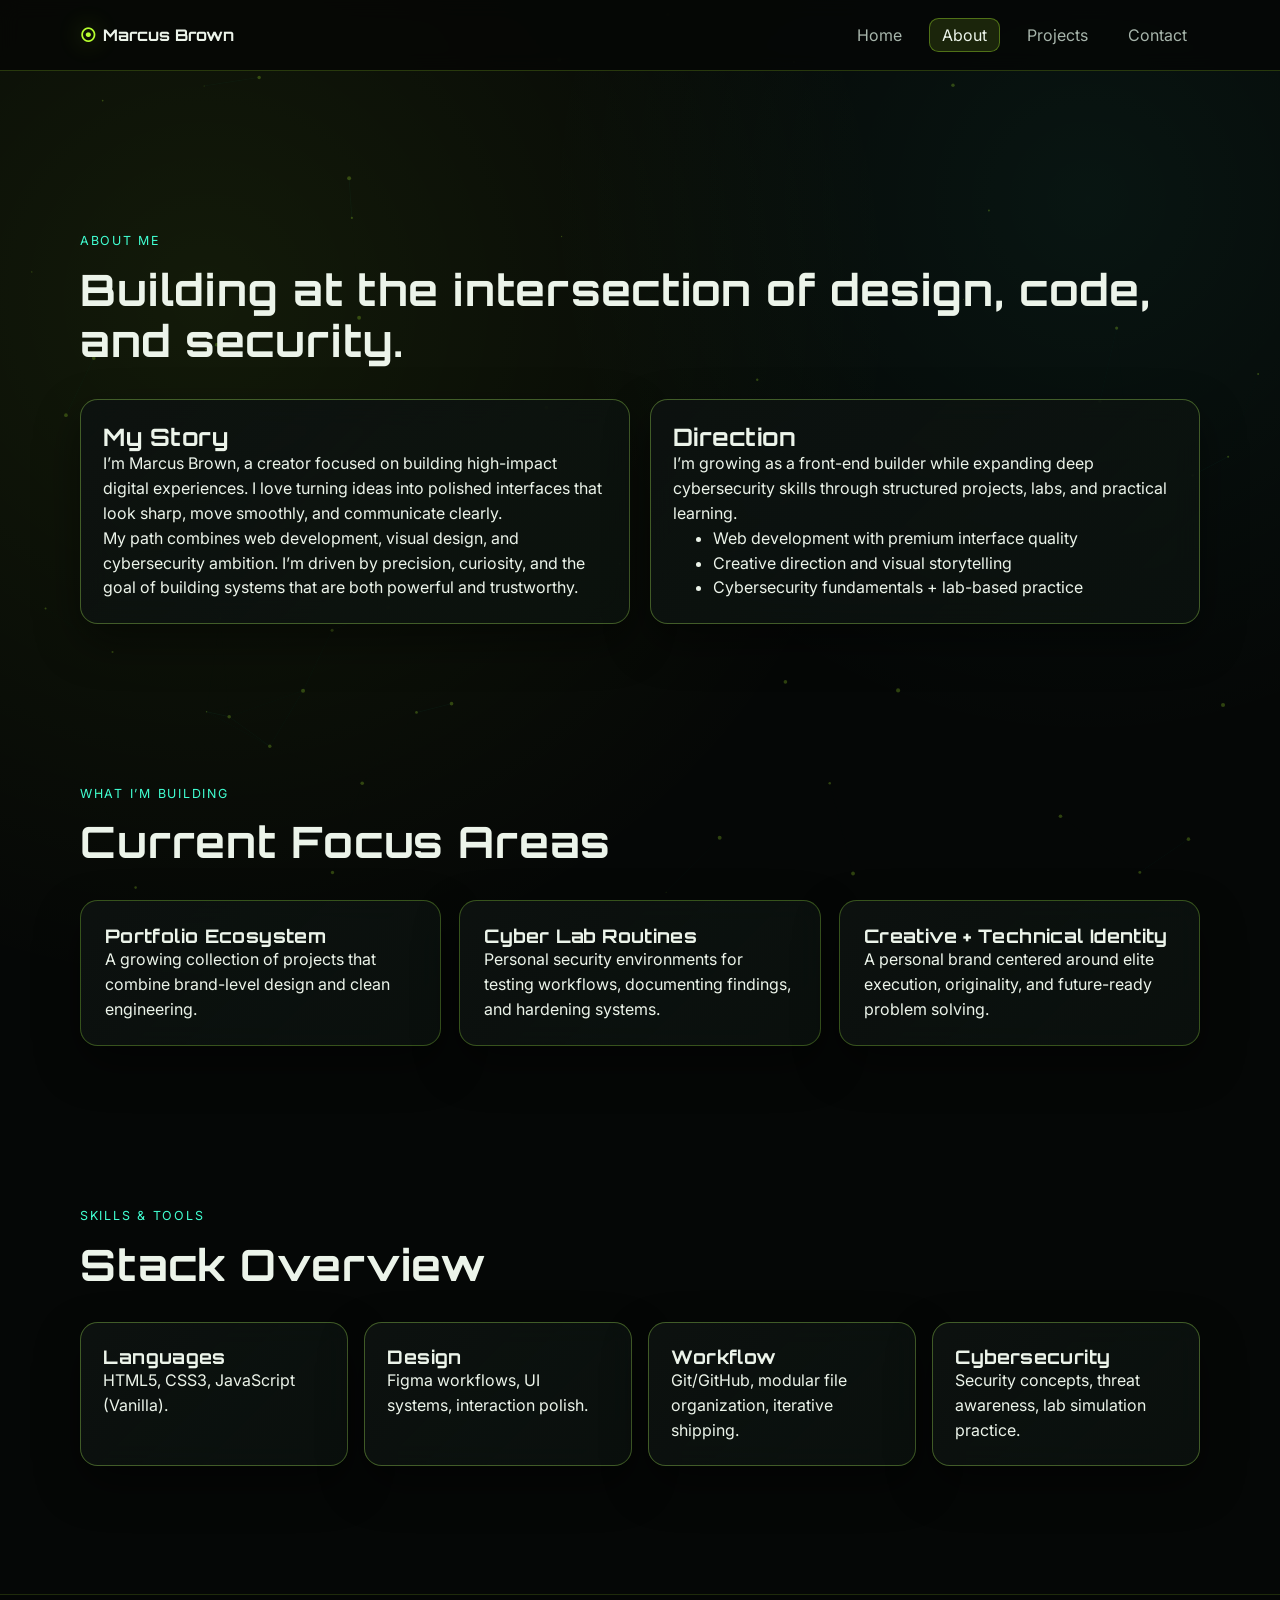
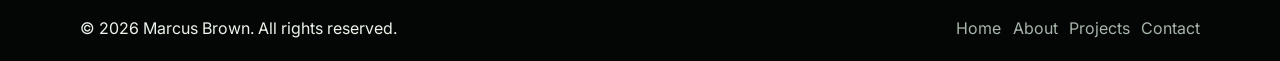
==== about.html @ 3b39a307 "Rebuild portfolio into futuristic multi-page static site" ====
<!DOCTYPE html>
<html lang="en">
  <head>
    <meta charset="UTF-8" />
    <meta name="viewport" content="width=device-width, initial-scale=1.0" />
    <meta name="description" content="About Marcus Brown - web builder, creative, and future cybersecurity professional." />
    <title>About | Marcus Brown</title>
    <link rel="preconnect" href="https://fonts.googleapis.com" />
    <link rel="preconnect" href="https://fonts.gstatic.com" crossorigin />
    <link href="https://fonts.googleapis.com/css2?family=Inter:wght@400;500;600;700;800&family=Orbitron:wght@500;700;800&display=swap" rel="stylesheet" />
    <link rel="icon" href="assets/favicon.svg" type="image/svg+xml" />
    <link rel="stylesheet" href="style.css" />
  </head>
  <body data-page="about">
    <canvas id="particle-field" aria-hidden="true"></canvas>
    <div class="page-glow" aria-hidden="true"></div>

    <header class="site-header" id="top">
      <nav class="navbar container" aria-label="Primary">
        <a class="brand" href="index.html"><span class="brand-mark" aria-hidden="true">⦿</span> Marcus Brown</a>
        <button class="nav-toggle" aria-expanded="false" aria-controls="nav-menu"><span class="sr-only">Toggle navigation</span><span></span><span></span><span></span></button>
        <ul class="nav-menu" id="nav-menu">
          <li><a href="index.html" data-nav="home">Home</a></li>
          <li><a href="about.html" data-nav="about">About</a></li>
          <li><a href="projects.html" data-nav="projects">Projects</a></li>
          <li><a href="contact.html" data-nav="contact">Contact</a></li>
        </ul>
      </nav>
    </header>

    <main class="container page-main">
      <section class="section reveal">
        <div class="section-heading">
          <p class="kicker">About Me</p>
          <h1>Building at the intersection of design, code, and security.</h1>
        </div>
        <div class="two-column">
          <article class="panel">
            <h2>My Story</h2>
            <p>
              I’m Marcus Brown, a creator focused on building high-impact digital experiences. I love turning ideas
              into polished interfaces that look sharp, move smoothly, and communicate clearly.
            </p>
            <p>
              My path combines web development, visual design, and cybersecurity ambition. I’m driven by precision,
              curiosity, and the goal of building systems that are both powerful and trustworthy.
            </p>
          </article>
          <article class="panel">
            <h2>Direction</h2>
            <p>
              I’m growing as a front-end builder while expanding deep cybersecurity skills through structured projects,
              labs, and practical learning.
            </p>
            <ul class="bullet-list">
              <li>Web development with premium interface quality</li>
              <li>Creative direction and visual storytelling</li>
              <li>Cybersecurity fundamentals + lab-based practice</li>
            </ul>
          </article>
        </div>
      </section>

      <section class="section reveal">
        <div class="section-heading">
          <p class="kicker">What I’m Building</p>
          <h2>Current Focus Areas</h2>
        </div>
        <div class="card-grid">
          <article class="card interactive-card">
            <h3>Portfolio Ecosystem</h3>
            <p>A growing collection of projects that combine brand-level design and clean engineering.</p>
          </article>
          <article class="card interactive-card">
            <h3>Cyber Lab Routines</h3>
            <p>Personal security environments for testing workflows, documenting findings, and hardening systems.</p>
          </article>
          <article class="card interactive-card">
            <h3>Creative + Technical Identity</h3>
            <p>A personal brand centered around elite execution, originality, and future-ready problem solving.</p>
          </article>
        </div>
      </section>

      <section class="section reveal">
        <div class="section-heading">
          <p class="kicker">Skills & Tools</p>
          <h2>Stack Overview</h2>
        </div>
        <div class="skill-grid">
          <div class="panel"><h3>Languages</h3><p>HTML5, CSS3, JavaScript (Vanilla).</p></div>
          <div class="panel"><h3>Design</h3><p>Figma workflows, UI systems, interaction polish.</p></div>
          <div class="panel"><h3>Workflow</h3><p>Git/GitHub, modular file organization, iterative shipping.</p></div>
          <div class="panel"><h3>Cybersecurity</h3><p>Security concepts, threat awareness, lab simulation practice.</p></div>
        </div>
      </section>
    </main>

    <footer class="site-footer">
      <div class="container footer-inner">
        <p>© <span id="year"></span> Marcus Brown. All rights reserved.</p>
        <ul>
          <li><a href="index.html">Home</a></li>
          <li><a href="about.html">About</a></li>
          <li><a href="projects.html">Projects</a></li>
          <li><a href="contact.html">Contact</a></li>
        </ul>
      </div>
    </footer>

    <script src="script.js"></script>
  </body>
</html>
---- style.css ----
/* =====================
   Root + Reset
===================== */
:root {
  --bg: #050706;
  --bg-soft: #0a0f0c;
  --panel: rgba(12, 20, 16, 0.72);
  --panel-border: rgba(168, 255, 70, 0.28);
  --text: #ecf4ea;
  --text-dim: #a7b5ab;
  --accent: #b6ff2f;
  --accent-2: #41ffd2;
  --shadow: 0 18px 45px rgba(0, 0, 0, 0.45);
  --glow: 0 0 24px rgba(182, 255, 47, 0.45);
  --radius: 1.1rem;
  --container: 1120px;
}

*,
*::before,
*::after {
  box-sizing: border-box;
}

* {
  margin: 0;
}

html,
body {
  min-height: 100%;
}

body {
  font-family: Inter, system-ui, sans-serif;
  color: var(--text);
  background: radial-gradient(circle at 16% 18%, rgba(182, 255, 47, 0.08), transparent 40%),
    radial-gradient(circle at 85% 12%, rgba(65, 255, 210, 0.06), transparent 30%), var(--bg);
  line-height: 1.55;
  overflow-x: hidden;
}

h1,
h2,
h3 {
  font-family: Orbitron, Inter, sans-serif;
  letter-spacing: 0.02em;
  line-height: 1.2;
}

a {
  color: inherit;
  text-decoration: none;
}

img,
canvas {
  max-width: 100%;
  display: block;
}

/* =====================
   Utilities + Layout
===================== */
.container {
  width: min(var(--container), calc(100% - 2rem));
  margin-inline: auto;
}

.section {
  padding: 5rem 0;
}

.page-main {
  padding-top: 5rem;
}

.kicker {
  text-transform: uppercase;
  letter-spacing: 0.14em;
  font-size: 0.78rem;
  color: var(--accent-2);
  margin-bottom: 0.8rem;
}

.muted {
  color: var(--text-dim);
}

.section-heading {
  margin-bottom: 2rem;
}

.section-heading h1,
.section-heading h2 {
  font-size: clamp(1.8rem, 4vw, 2.7rem);
}

.panel,
.card {
  border: 1px solid var(--panel-border);
  border-radius: var(--radius);
  background: linear-gradient(135deg, rgba(13, 18, 16, 0.95), var(--panel));
  backdrop-filter: blur(14px);
  box-shadow: var(--shadow);
}

.panel {
  padding: 1.4rem;
}

.card {
  padding: 1.5rem;
  position: relative;
  overflow: hidden;
}

.card::after,
.panel::after {
  content: "";
  position: absolute;
  inset: -1px;
  border-radius: inherit;
  pointer-events: none;
  border: 1px solid rgba(255, 255, 255, 0.05);
}

.card-grid {
  display: grid;
  gap: 1.15rem;
  grid-template-columns: repeat(auto-fit, minmax(230px, 1fr));
}

.two-column {
  display: grid;
  gap: 1.2rem;
  grid-template-columns: repeat(2, minmax(0, 1fr));
}

.skill-grid {
  display: grid;
  gap: 1rem;
  grid-template-columns: repeat(auto-fit, minmax(220px, 1fr));
}

.chip {
  display: inline-block;
  font-size: 0.72rem;
  text-transform: uppercase;
  letter-spacing: 0.08em;
  padding: 0.2rem 0.55rem;
  border: 1px solid rgba(182, 255, 47, 0.45);
  border-radius: 99px;
  color: var(--accent);
  margin-bottom: 0.7rem;
}

.meta {
  color: var(--text-dim);
  font-size: 0.88rem;
  margin: 0.8rem 0 1.2rem;
}

.text-link {
  color: var(--accent);
  font-weight: 600;
}

/* =====================
   Background + Effects
===================== */
#particle-field {
  position: fixed;
  inset: 0;
  z-index: -3;
  opacity: 0.33;
}

.page-glow {
  position: fixed;
  inset: 0;
  background: linear-gradient(transparent 97%, rgba(200, 255, 200, 0.05) 100%);
  background-size: 100% 4px;
  pointer-events: none;
  z-index: -2;
  mix-blend-mode: screen;
}

.hero::before {
  content: "";
  position: absolute;
  inset: 0;
  background-image: linear-gradient(rgba(182, 255, 47, 0.12) 1px, transparent 1px),
    linear-gradient(90deg, rgba(182, 255, 47, 0.09) 1px, transparent 1px);
  background-size: 46px 46px;
  mask-image: radial-gradient(circle at center, black 22%, transparent 86%);
  opacity: 0.4;
  pointer-events: none;
}

/* =====================
   Header / Nav
===================== */
.site-header {
  position: sticky;
  top: 0;
  z-index: 25;
  background: rgba(5, 7, 6, 0.82);
  border-bottom: 1px solid rgba(182, 255, 47, 0.2);
  backdrop-filter: blur(10px);
}

.navbar {
  min-height: 4.4rem;
  display: flex;
  align-items: center;
  justify-content: space-between;
  gap: 1rem;
}

.brand {
  font-family: Orbitron, sans-serif;
  font-weight: 700;
  display: inline-flex;
  align-items: center;
  gap: 0.45rem;
}

.brand-mark {
  color: var(--accent);
  text-shadow: var(--glow);
}

.nav-menu {
  list-style: none;
  display: flex;
  gap: 0.9rem;
  align-items: center;
}

.nav-menu a {
  padding: 0.45rem 0.8rem;
  border-radius: 0.6rem;
  color: var(--text-dim);
  transition: 0.24s ease;
}

.nav-menu a:hover,
.nav-menu a.active {
  color: var(--text);
  background: rgba(182, 255, 47, 0.12);
  box-shadow: inset 0 0 0 1px rgba(182, 255, 47, 0.35);
}

.nav-toggle {
  display: none;
  background: transparent;
  border: 1px solid var(--panel-border);
  border-radius: 0.6rem;
  padding: 0.4rem;
}

.nav-toggle span {
  width: 19px;
  height: 2px;
  background: var(--text);
  margin: 3px;
  display: block;
}

.sr-only {
  position: absolute;
  width: 1px;
  height: 1px;
  overflow: hidden;
  clip: rect(0, 0, 0, 0);
}

/* =====================
   Hero + Buttons
===================== */
.hero {
  position: relative;
  min-height: min(88vh, 760px);
  display: grid;
  align-items: center;
}

.hero-grid {
  display: grid;
  grid-template-columns: 1.2fr 0.8fr;
  gap: 1.3rem;
  align-items: center;
}

.hero h1 {
  font-size: clamp(2.5rem, 7vw, 5rem);
  text-shadow: 0 0 32px rgba(182, 255, 47, 0.28);
}

.hero h2 {
  margin-top: 0.55rem;
  font-size: clamp(1rem, 2.5vw, 1.55rem);
  color: #c7d4ca;
}

.hero-text {
  margin-top: 1rem;
  max-width: 60ch;
  color: var(--text-dim);
}

.hero-actions {
  display: flex;
  gap: 0.8rem;
  flex-wrap: wrap;
  margin-top: 1.5rem;
}

.btn {
  display: inline-flex;
  align-items: center;
  justify-content: center;
  border-radius: 0.78rem;
  padding: 0.7rem 1.15rem;
  font-weight: 600;
  border: 1px solid transparent;
  transition: transform 0.2s ease, box-shadow 0.25s ease, background 0.25s ease;
}

.btn:hover {
  transform: translateY(-2px);
}

.btn-primary {
  background: linear-gradient(130deg, rgba(182, 255, 47, 0.88), rgba(105, 250, 90, 0.8));
  color: #041006;
  box-shadow: var(--glow);
}

.btn-secondary {
  border-color: rgba(182, 255, 47, 0.5);
  background: rgba(182, 255, 47, 0.08);
}

.status-list {
  list-style: none;
  display: grid;
  gap: 0.7rem;
}

.status-list li {
  display: flex;
  justify-content: space-between;
  gap: 1rem;
  border-bottom: 1px dashed rgba(182, 255, 47, 0.28);
  padding-bottom: 0.42rem;
}

.status-list span {
  color: var(--text-dim);
}

.cta {
  text-align: left;
}

/* =====================
   Forms + Footer
===================== */
.contact-form {
  display: grid;
  gap: 0.8rem;
}

.contact-form label {
  display: grid;
  gap: 0.35rem;
  font-weight: 500;
}

input,
textarea {
  font: inherit;
  color: var(--text);
  background: rgba(8, 14, 11, 0.85);
  border: 1px solid rgba(182, 255, 47, 0.22);
  border-radius: 0.65rem;
  padding: 0.72rem;
}

input:focus,
textarea:focus {
  outline: 2px solid rgba(182, 255, 47, 0.5);
  outline-offset: 1px;
}

.contact-list {
  list-style: none;
  display: grid;
  gap: 0.66rem;
}

.contact-list a {
  color: var(--accent-2);
}

.site-footer {
  border-top: 1px solid rgba(182, 255, 47, 0.15);
  margin-top: 3rem;
  padding: 1.3rem 0;
  background: rgba(5, 8, 6, 0.74);
}

.footer-inner {
  display: flex;
  justify-content: space-between;
  align-items: center;
  gap: 1rem;
  flex-wrap: wrap;
}

.footer-inner ul {
  list-style: none;
  display: flex;
  flex-wrap: wrap;
  gap: 0.7rem;
}

.footer-inner a {
  color: var(--text-dim);
}

/* =====================
   Animation Hooks
===================== */
.reveal {
  opacity: 0;
  transform: translateY(18px);
  transition: opacity 0.55s ease, transform 0.55s ease;
}

.reveal.visible {
  opacity: 1;
  transform: translateY(0);
}

.interactive-card {
  transition: transform 0.26s ease, box-shadow 0.26s ease, border-color 0.26s ease;
}

.interactive-card:hover {
  transform: translateY(-6px);
  border-color: rgba(65, 255, 210, 0.5);
  box-shadow: 0 22px 45px rgba(0, 0, 0, 0.45), 0 0 20px rgba(182, 255, 47, 0.2);
}

/* =====================
   Responsive
===================== */
@media (max-width: 920px) {
  .hero-grid,
  .two-column {
    grid-template-columns: 1fr;
  }

  .hero {
    min-height: auto;
    padding-top: 2.8rem;
  }
}

@media (max-width: 760px) {
  .nav-toggle {
    display: block;
  }

  .nav-menu {
    position: absolute;
    top: 4.4rem;
    right: 1rem;
    width: min(86vw, 280px);
    flex-direction: column;
    align-items: stretch;
    padding: 0.8rem;
    border: 1px solid var(--panel-border);
    border-radius: 0.9rem;
    background: rgba(10, 14, 12, 0.95);
    transform: scale(0.95) translateY(-8px);
    opacity: 0;
    pointer-events: none;
    transition: 0.2s ease;
  }

  .nav-menu.open {
    opacity: 1;
    transform: scale(1) translateY(0);
    pointer-events: auto;
  }

  .section {
    padding: 4rem 0;
  }
}
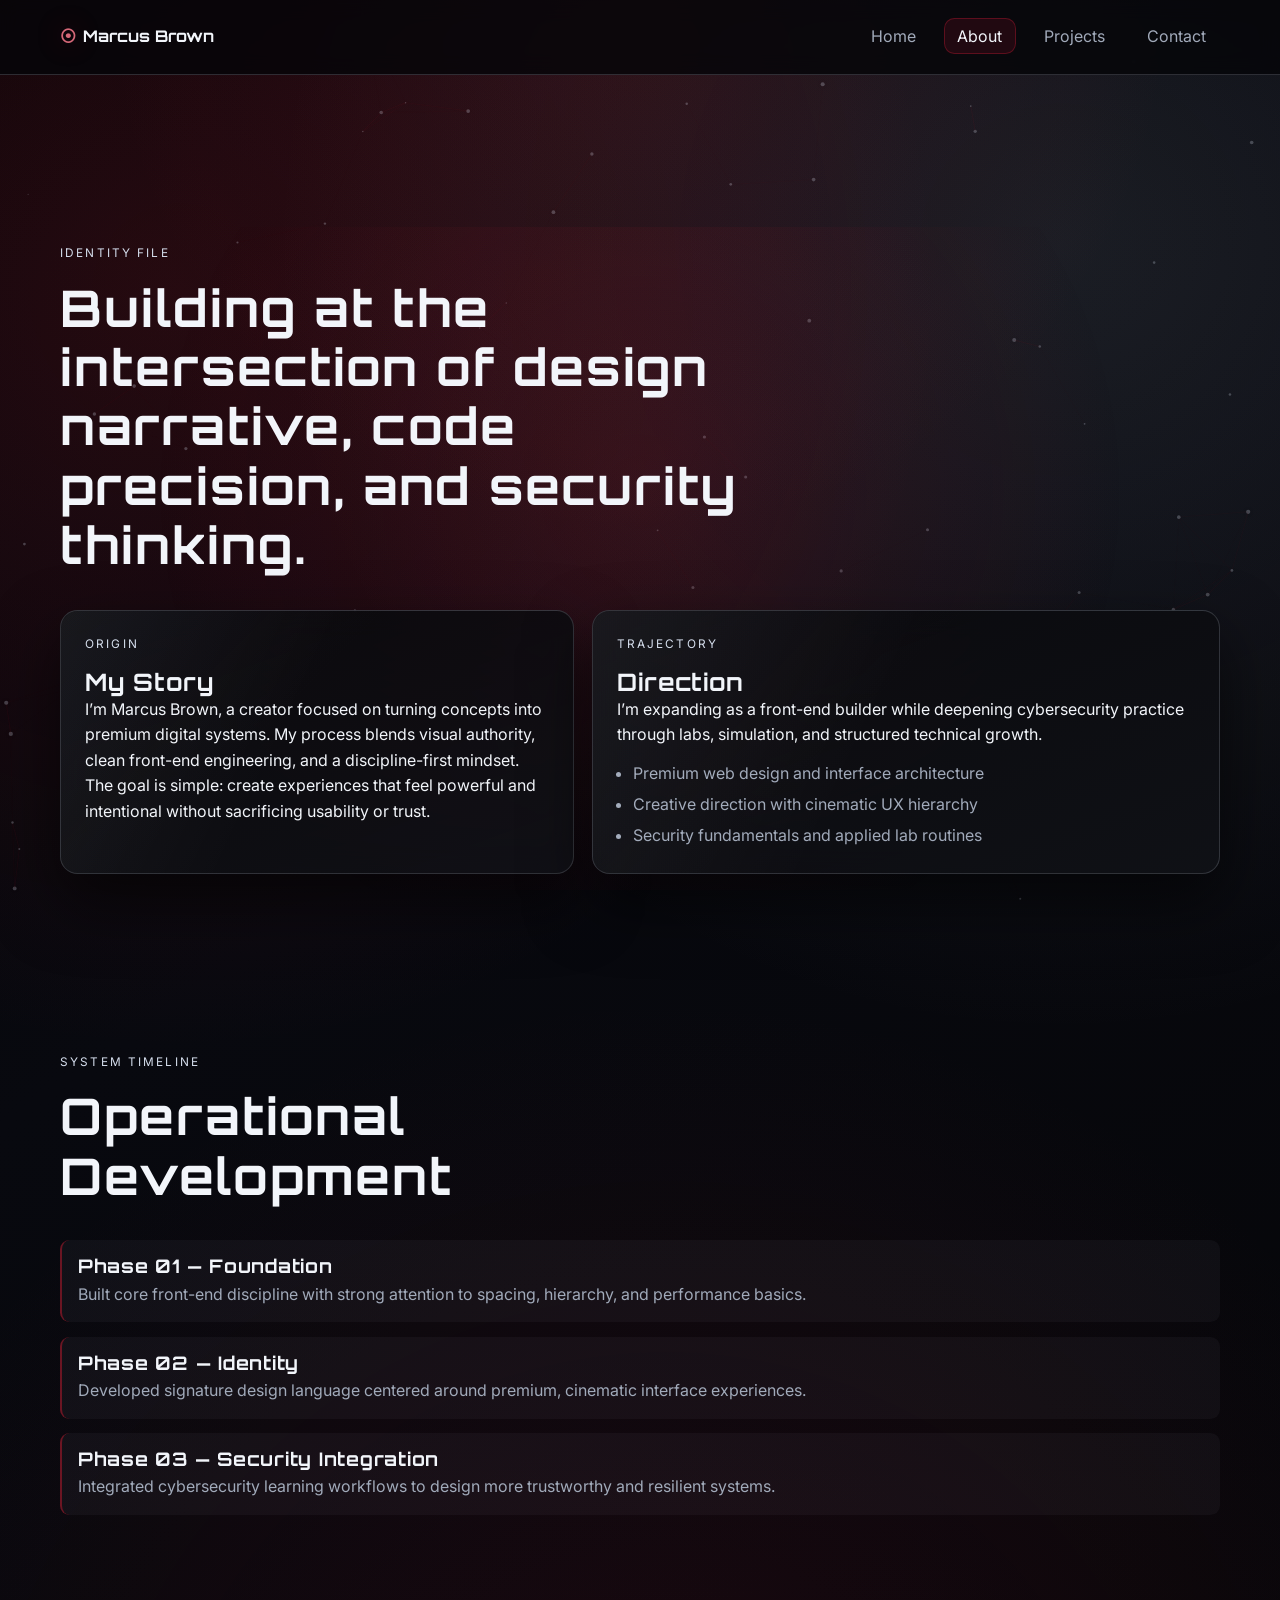
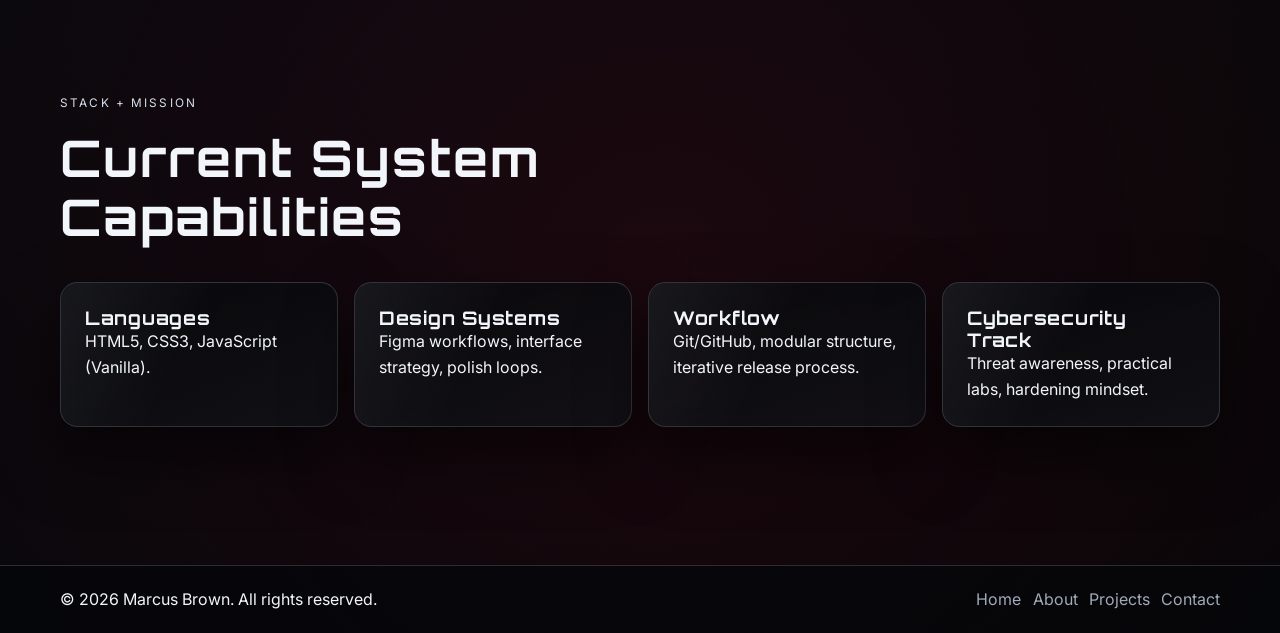
==== commit 6ea25b7f: "Redesign portfolio with cinematic black-red-silver identity" ====
--- a/about.html
+++ b/about.html
@@ -29,33 +29,37 @@
     </header>
 
     <main class="container page-main">
-      <section class="section reveal">
+      <section class="section section-layer reveal">
         <div class="section-heading">
-          <p class="kicker">About Me</p>
-          <h1>Building at the intersection of design, code, and security.</h1>
+          <p class="kicker">Identity File</p>
+          <h1>Building at the intersection of design narrative, code precision, and security thinking.</h1>
         </div>
-        <div class="two-column">
-          <article class="panel">
+
+        <div class="about-matrix">
+          <article class="panel readout-panel">
+            <p class="kicker">Origin</p>
             <h2>My Story</h2>
             <p>
-              I’m Marcus Brown, a creator focused on building high-impact digital experiences. I love turning ideas
-              into polished interfaces that look sharp, move smoothly, and communicate clearly.
+              I’m Marcus Brown, a creator focused on turning concepts into premium digital systems. My process blends
+              visual authority, clean front-end engineering, and a discipline-first mindset.
             </p>
             <p>
-              My path combines web development, visual design, and cybersecurity ambition. I’m driven by precision,
-              curiosity, and the goal of building systems that are both powerful and trustworthy.
+              The goal is simple: create experiences that feel powerful and intentional without sacrificing usability or
+              trust.
             </p>
           </article>
-          <article class="panel">
+
+          <article class="panel readout-panel">
+            <p class="kicker">Trajectory</p>
             <h2>Direction</h2>
             <p>
-              I’m growing as a front-end builder while expanding deep cybersecurity skills through structured projects,
-              labs, and practical learning.
+              I’m expanding as a front-end builder while deepening cybersecurity practice through labs, simulation, and
+              structured technical growth.
             </p>
             <ul class="bullet-list">
-              <li>Web development with premium interface quality</li>
-              <li>Creative direction and visual storytelling</li>
-              <li>Cybersecurity fundamentals + lab-based practice</li>
+              <li>Premium web design and interface architecture</li>
+              <li>Creative direction with cinematic UX hierarchy</li>
+              <li>Security fundamentals and applied lab routines</li>
             </ul>
           </article>
         </div>
@@ -63,35 +67,35 @@
 
       <section class="section reveal">
         <div class="section-heading">
-          <p class="kicker">What I’m Building</p>
-          <h2>Current Focus Areas</h2>
+          <p class="kicker">System Timeline</p>
+          <h2>Operational Development</h2>
         </div>
-        <div class="card-grid">
-          <article class="card interactive-card">
-            <h3>Portfolio Ecosystem</h3>
-            <p>A growing collection of projects that combine brand-level design and clean engineering.</p>
+        <div class="timeline">
+          <article class="timeline-item">
+            <h3>Phase 01 — Foundation</h3>
+            <p>Built core front-end discipline with strong attention to spacing, hierarchy, and performance basics.</p>
           </article>
-          <article class="card interactive-card">
-            <h3>Cyber Lab Routines</h3>
-            <p>Personal security environments for testing workflows, documenting findings, and hardening systems.</p>
+          <article class="timeline-item">
+            <h3>Phase 02 — Identity</h3>
+            <p>Developed signature design language centered around premium, cinematic interface experiences.</p>
           </article>
-          <article class="card interactive-card">
-            <h3>Creative + Technical Identity</h3>
-            <p>A personal brand centered around elite execution, originality, and future-ready problem solving.</p>
+          <article class="timeline-item">
+            <h3>Phase 03 — Security Integration</h3>
+            <p>Integrated cybersecurity learning workflows to design more trustworthy and resilient systems.</p>
           </article>
         </div>
       </section>
 
       <section class="section reveal">
         <div class="section-heading">
-          <p class="kicker">Skills & Tools</p>
-          <h2>Stack Overview</h2>
+          <p class="kicker">Stack + Mission</p>
+          <h2>Current System Capabilities</h2>
         </div>
         <div class="skill-grid">
           <div class="panel"><h3>Languages</h3><p>HTML5, CSS3, JavaScript (Vanilla).</p></div>
-          <div class="panel"><h3>Design</h3><p>Figma workflows, UI systems, interaction polish.</p></div>
-          <div class="panel"><h3>Workflow</h3><p>Git/GitHub, modular file organization, iterative shipping.</p></div>
-          <div class="panel"><h3>Cybersecurity</h3><p>Security concepts, threat awareness, lab simulation practice.</p></div>
+          <div class="panel"><h3>Design Systems</h3><p>Figma workflows, interface strategy, polish loops.</p></div>
+          <div class="panel"><h3>Workflow</h3><p>Git/GitHub, modular structure, iterative release process.</p></div>
+          <div class="panel"><h3>Cybersecurity Track</h3><p>Threat awareness, practical labs, hardening mindset.</p></div>
         </div>
       </section>
     </main>
--- a/style.css
+++ b/style.css
@@ -2,18 +2,23 @@
    Root + Reset
 ===================== */
 :root {
-  --bg: #050706;
-  --bg-soft: #0a0f0c;
-  --panel: rgba(12, 20, 16, 0.72);
-  --panel-border: rgba(168, 255, 70, 0.28);
-  --text: #ecf4ea;
-  --text-dim: #a7b5ab;
-  --accent: #b6ff2f;
-  --accent-2: #41ffd2;
-  --shadow: 0 18px 45px rgba(0, 0, 0, 0.45);
-  --glow: 0 0 24px rgba(182, 255, 47, 0.45);
+  --bg: #050507;
+  --bg-elevated: #0b0c10;
+  --bg-charcoal: #12141a;
+  --panel: rgba(17, 19, 24, 0.78);
+  --panel-soft: rgba(22, 25, 33, 0.7);
+  --panel-border: rgba(196, 206, 220, 0.2);
+  --text: #f2f5fa;
+  --text-dim: #a1aaba;
+  --accent: #b01a2e;
+  --accent-deep: #7f0f21;
+  --accent-soft: #d56878;
+  --silver: #d5deed;
+  --shadow: 0 28px 65px rgba(0, 0, 0, 0.58);
+  --hero-shadow: 0 36px 70px rgba(0, 0, 0, 0.72);
+  --glow: 0 0 28px rgba(176, 26, 46, 0.42);
   --radius: 1.1rem;
-  --container: 1120px;
+  --container: 1160px;
 }
 
 *,
@@ -34,18 +39,54 @@
 body {
   font-family: Inter, system-ui, sans-serif;
   color: var(--text);
-  background: radial-gradient(circle at 16% 18%, rgba(182, 255, 47, 0.08), transparent 40%),
-    radial-gradient(circle at 85% 12%, rgba(65, 255, 210, 0.06), transparent 30%), var(--bg);
-  line-height: 1.55;
+  background:
+    radial-gradient(circle at 14% 13%, rgba(176, 26, 46, 0.19), transparent 34%),
+    radial-gradient(circle at 83% 11%, rgba(142, 152, 170, 0.14), transparent 35%),
+    radial-gradient(circle at 52% 84%, rgba(124, 17, 35, 0.18), transparent 44%),
+    linear-gradient(145deg, #050507 0%, #08090f 36%, #050507 100%);
+  line-height: 1.6;
   overflow-x: hidden;
+  position: relative;
+}
+
+body::before,
+body::after {
+  content: "";
+  position: fixed;
+  inset: 0;
+  pointer-events: none;
+}
+
+body::before {
+  background:
+    linear-gradient(rgba(255, 255, 255, 0.015) 1px, transparent 1px),
+    linear-gradient(90deg, rgba(255, 255, 255, 0.012) 1px, transparent 1px);
+  background-size: 62px 62px;
+  mask-image: radial-gradient(circle at center, black 30%, transparent 100%);
+  opacity: 0.45;
+  z-index: -3;
+}
+
+body::after {
+  background: repeating-linear-gradient(
+    to bottom,
+    rgba(255, 255, 255, 0.022),
+    rgba(255, 255, 255, 0.022) 1px,
+    transparent 1px,
+    transparent 4px
+  );
+  mix-blend-mode: soft-light;
+  opacity: 0.26;
+  z-index: -2;
 }
 
 h1,
 h2,
-h3 {
+h3,
+h4 {
   font-family: Orbitron, Inter, sans-serif;
-  letter-spacing: 0.02em;
-  line-height: 1.2;
+  letter-spacing: 0.04em;
+  line-height: 1.18;
 }
 
 a {
@@ -68,7 +109,17 @@
 }
 
 .section {
-  padding: 5rem 0;
+  padding: 5.6rem 0;
+  position: relative;
+}
+
+.section-layer::before {
+  content: "";
+  position: absolute;
+  inset: 9% -8%;
+  background: radial-gradient(circle at 50% 40%, rgba(176, 26, 46, 0.18), transparent 62%);
+  z-index: -1;
+  pointer-events: none;
 }
 
 .page-main {
@@ -77,10 +128,10 @@
 
 .kicker {
   text-transform: uppercase;
-  letter-spacing: 0.14em;
-  font-size: 0.78rem;
-  color: var(--accent-2);
-  margin-bottom: 0.8rem;
+  letter-spacing: 0.18em;
+  font-size: 0.74rem;
+  color: var(--silver);
+  margin-bottom: 0.9rem;
 }
 
 .muted {
@@ -88,31 +139,45 @@
 }
 
 .section-heading {
-  margin-bottom: 2rem;
+  margin-bottom: 2.2rem;
 }
 
 .section-heading h1,
 .section-heading h2 {
-  font-size: clamp(1.8rem, 4vw, 2.7rem);
+  font-size: clamp(2rem, 4vw, 3.15rem);
+  max-width: 18ch;
 }
 
 .panel,
 .card {
   border: 1px solid var(--panel-border);
   border-radius: var(--radius);
-  background: linear-gradient(135deg, rgba(13, 18, 16, 0.95), var(--panel));
+  background:
+    linear-gradient(135deg, rgba(38, 43, 56, 0.16), transparent 42%),
+    linear-gradient(160deg, rgba(8, 8, 11, 0.93), var(--panel));
   backdrop-filter: blur(14px);
   box-shadow: var(--shadow);
-}
-
-.panel {
-  padding: 1.4rem;
-}
-
-.card {
-  padding: 1.5rem;
   position: relative;
   overflow: hidden;
+}
+
+.panel::before,
+.card::before {
+  content: "";
+  position: absolute;
+  inset: 0;
+  border-radius: inherit;
+  pointer-events: none;
+  background: linear-gradient(115deg, rgba(239, 246, 255, 0.08), transparent 45%);
+  opacity: 0.62;
+}
+
+.panel {
+  padding: 1.5rem;
+}
+
+.card {
+  padding: 1.6rem;
 }
 
 .card::after,
@@ -122,12 +187,12 @@
   inset: -1px;
   border-radius: inherit;
   pointer-events: none;
-  border: 1px solid rgba(255, 255, 255, 0.05);
+  border: 1px solid rgba(255, 255, 255, 0.04);
 }
 
 .card-grid {
   display: grid;
-  gap: 1.15rem;
+  gap: 1.2rem;
   grid-template-columns: repeat(auto-fit, minmax(230px, 1fr));
 }
 
@@ -143,16 +208,32 @@
   grid-template-columns: repeat(auto-fit, minmax(220px, 1fr));
 }
 
+.bullet-list {
+  margin-top: 0.8rem;
+  padding-left: 1rem;
+  color: var(--text-dim);
+}
+
+.bullet-list li + li {
+  margin-top: 0.35rem;
+}
+
 .chip {
   display: inline-block;
-  font-size: 0.72rem;
+  font-size: 0.68rem;
   text-transform: uppercase;
-  letter-spacing: 0.08em;
-  padding: 0.2rem 0.55rem;
-  border: 1px solid rgba(182, 255, 47, 0.45);
+  letter-spacing: 0.12em;
+  padding: 0.24rem 0.62rem;
+  border: 1px solid rgba(213, 222, 237, 0.32);
   border-radius: 99px;
-  color: var(--accent);
-  margin-bottom: 0.7rem;
+  color: var(--silver);
+  margin-bottom: 0.75rem;
+}
+
+.chip.alert {
+  color: #ffd0d7;
+  border-color: rgba(176, 26, 46, 0.5);
+  background: rgba(176, 26, 46, 0.16);
 }
 
 .meta {
@@ -162,8 +243,54 @@
 }
 
 .text-link {
-  color: var(--accent);
+  color: var(--silver);
   font-weight: 600;
+}
+
+/* =====================
+   Signature Interfaces
+===================== */
+.command-grid {
+  display: grid;
+  grid-template-columns: 1.2fr 0.8fr;
+  gap: 1rem;
+  margin-top: 2rem;
+}
+
+.command-main .readout {
+  display: grid;
+  gap: 0.85rem;
+  margin-top: 1rem;
+}
+
+.readout-item {
+  display: flex;
+  justify-content: space-between;
+  gap: 1rem;
+  padding-bottom: 0.55rem;
+  border-bottom: 1px dashed rgba(213, 222, 237, 0.26);
+}
+
+.readout-item span {
+  color: var(--text-dim);
+}
+
+.command-side {
+  display: grid;
+  gap: 0.9rem;
+}
+
+.system-node {
+  padding: 0.95rem 1rem;
+  border-radius: 0.8rem;
+  border: 1px solid rgba(213, 222, 237, 0.22);
+  background: linear-gradient(140deg, rgba(176, 26, 46, 0.22), rgba(16, 17, 22, 0.88));
+}
+
+.system-node small {
+  color: var(--text-dim);
+  display: block;
+  margin-top: 0.2rem;
 }
 
 /* =====================
@@ -172,30 +299,20 @@
 #particle-field {
   position: fixed;
   inset: 0;
-  z-index: -3;
-  opacity: 0.33;
+  z-index: -4;
+  opacity: 0.45;
 }
 
 .page-glow {
   position: fixed;
   inset: 0;
-  background: linear-gradient(transparent 97%, rgba(200, 255, 200, 0.05) 100%);
-  background-size: 100% 4px;
+  background:
+    radial-gradient(circle at 50% 0%, rgba(176, 26, 46, 0.15), transparent 48%),
+    linear-gradient(transparent 96.5%, rgba(213, 222, 237, 0.04) 100%);
+  background-size: 100% 100%, 100% 4px;
   pointer-events: none;
-  z-index: -2;
+  z-index: -1;
   mix-blend-mode: screen;
-}
-
-.hero::before {
-  content: "";
-  position: absolute;
-  inset: 0;
-  background-image: linear-gradient(rgba(182, 255, 47, 0.12) 1px, transparent 1px),
-    linear-gradient(90deg, rgba(182, 255, 47, 0.09) 1px, transparent 1px);
-  background-size: 46px 46px;
-  mask-image: radial-gradient(circle at center, black 22%, transparent 86%);
-  opacity: 0.4;
-  pointer-events: none;
 }
 
 /* =====================
@@ -205,13 +322,13 @@
   position: sticky;
   top: 0;
   z-index: 25;
-  background: rgba(5, 7, 6, 0.82);
-  border-bottom: 1px solid rgba(182, 255, 47, 0.2);
+  background: rgba(5, 6, 9, 0.82);
+  border-bottom: 1px solid rgba(213, 222, 237, 0.18);
   backdrop-filter: blur(10px);
 }
 
 .navbar {
-  min-height: 4.4rem;
+  min-height: 4.6rem;
   display: flex;
   align-items: center;
   justify-content: space-between;
@@ -227,7 +344,7 @@
 }
 
 .brand-mark {
-  color: var(--accent);
+  color: var(--accent-soft);
   text-shadow: var(--glow);
 }
 
@@ -239,8 +356,8 @@
 }
 
 .nav-menu a {
-  padding: 0.45rem 0.8rem;
-  border-radius: 0.6rem;
+  padding: 0.5rem 0.86rem;
+  border-radius: 0.65rem;
   color: var(--text-dim);
   transition: 0.24s ease;
 }
@@ -248,8 +365,8 @@
 .nav-menu a:hover,
 .nav-menu a.active {
   color: var(--text);
-  background: rgba(182, 255, 47, 0.12);
-  box-shadow: inset 0 0 0 1px rgba(182, 255, 47, 0.35);
+  background: rgba(176, 26, 46, 0.15);
+  box-shadow: inset 0 0 0 1px rgba(176, 26, 46, 0.42);
 }
 
 .nav-toggle {
@@ -281,31 +398,40 @@
 ===================== */
 .hero {
   position: relative;
-  min-height: min(88vh, 760px);
+  min-height: min(92vh, 820px);
   display: grid;
   align-items: center;
 }
 
+.hero::before {
+  content: "";
+  position: absolute;
+  inset: 0;
+  background: radial-gradient(circle at 45% 45%, rgba(176, 26, 46, 0.21), transparent 58%);
+  z-index: -1;
+}
+
 .hero-grid {
   display: grid;
-  grid-template-columns: 1.2fr 0.8fr;
-  gap: 1.3rem;
+  grid-template-columns: 1.16fr 0.84fr;
+  gap: 1.4rem;
   align-items: center;
 }
 
 .hero h1 {
-  font-size: clamp(2.5rem, 7vw, 5rem);
-  text-shadow: 0 0 32px rgba(182, 255, 47, 0.28);
+  font-size: clamp(2.8rem, 8vw, 5.4rem);
+  text-shadow: 0 0 32px rgba(176, 26, 46, 0.24);
 }
 
 .hero h2 {
-  margin-top: 0.55rem;
-  font-size: clamp(1rem, 2.5vw, 1.55rem);
-  color: #c7d4ca;
+  margin-top: 0.65rem;
+  font-size: clamp(1.05rem, 2.4vw, 1.55rem);
+  color: #c9d1de;
+  max-width: 25ch;
 }
 
 .hero-text {
-  margin-top: 1rem;
+  margin-top: 1.1rem;
   max-width: 60ch;
   color: var(--text-dim);
 }
@@ -314,15 +440,73 @@
   display: flex;
   gap: 0.8rem;
   flex-wrap: wrap;
-  margin-top: 1.5rem;
+  margin-top: 1.65rem;
+}
+
+.hero-panel {
+  position: relative;
+  display: grid;
+  gap: 1rem;
+}
+
+.hero-orb {
+  width: min(320px, 82%);
+  aspect-ratio: 1;
+  margin-inline: auto;
+  border-radius: 50%;
+  background:
+    radial-gradient(circle at 33% 30%, rgba(255, 255, 255, 0.55), rgba(213, 222, 237, 0.12) 18%, transparent 29%),
+    radial-gradient(circle at center, rgba(176, 26, 46, 0.75) 0%, rgba(74, 10, 19, 0.88) 46%, rgba(8, 8, 11, 0.95) 72%);
+  border: 1px solid rgba(213, 222, 237, 0.32);
+  box-shadow:
+    0 0 0 10px rgba(176, 26, 46, 0.07),
+    0 0 44px rgba(176, 26, 46, 0.45),
+    inset 0 0 48px rgba(255, 255, 255, 0.18);
+  position: relative;
+}
+
+.hero-orb::before,
+.hero-orb::after {
+  content: "";
+  position: absolute;
+  inset: 12%;
+  border: 1px solid rgba(213, 222, 237, 0.32);
+  border-radius: 50%;
+}
+
+.hero-orb::after {
+  inset: 24%;
+  border-color: rgba(176, 26, 46, 0.45);
+}
+
+.hero-panel .panel {
+  box-shadow: var(--hero-shadow);
+}
+
+.status-list {
+  list-style: none;
+  display: grid;
+  gap: 0.75rem;
+}
+
+.status-list li {
+  display: flex;
+  justify-content: space-between;
+  gap: 1rem;
+  border-bottom: 1px dashed rgba(213, 222, 237, 0.25);
+  padding-bottom: 0.45rem;
+}
+
+.status-list span {
+  color: var(--text-dim);
 }
 
 .btn {
   display: inline-flex;
   align-items: center;
   justify-content: center;
-  border-radius: 0.78rem;
-  padding: 0.7rem 1.15rem;
+  border-radius: 0.8rem;
+  padding: 0.75rem 1.2rem;
   font-weight: 600;
   border: 1px solid transparent;
   transition: transform 0.2s ease, box-shadow 0.25s ease, background 0.25s ease;
@@ -333,32 +517,14 @@
 }
 
 .btn-primary {
-  background: linear-gradient(130deg, rgba(182, 255, 47, 0.88), rgba(105, 250, 90, 0.8));
-  color: #041006;
+  background: linear-gradient(130deg, rgba(176, 26, 46, 0.92), rgba(126, 15, 33, 0.88));
+  color: #f8fbff;
   box-shadow: var(--glow);
 }
 
 .btn-secondary {
-  border-color: rgba(182, 255, 47, 0.5);
-  background: rgba(182, 255, 47, 0.08);
-}
-
-.status-list {
-  list-style: none;
-  display: grid;
-  gap: 0.7rem;
-}
-
-.status-list li {
-  display: flex;
-  justify-content: space-between;
-  gap: 1rem;
-  border-bottom: 1px dashed rgba(182, 255, 47, 0.28);
-  padding-bottom: 0.42rem;
-}
-
-.status-list span {
-  color: var(--text-dim);
+  border-color: rgba(213, 222, 237, 0.38);
+  background: rgba(213, 222, 237, 0.06);
 }
 
 .cta {
@@ -366,11 +532,109 @@
 }
 
 /* =====================
-   Forms + Footer
-===================== */
+   Projects + About + Contact special layouts
+===================== */
+.timeline {
+  display: grid;
+  gap: 0.9rem;
+  margin-top: 1.1rem;
+}
+
+.timeline-item {
+  padding: 0.95rem 1rem;
+  border-left: 2px solid rgba(176, 26, 46, 0.56);
+  background: rgba(213, 222, 237, 0.04);
+  border-radius: 0.6rem;
+}
+
+.timeline-item p {
+  color: var(--text-dim);
+  margin-top: 0.25rem;
+}
+
+.about-matrix {
+  display: grid;
+  gap: 1.1rem;
+  grid-template-columns: 0.9fr 1.1fr;
+}
+
+.readout-panel h3 + p {
+  margin-top: 0.55rem;
+  color: var(--text-dim);
+}
+
+.projects-layout {
+  display: grid;
+  gap: 1.2rem;
+  grid-template-columns: minmax(0, 1.25fr) minmax(0, 0.75fr);
+}
+
+.featured-project {
+  min-height: 100%;
+}
+
+.featured-project h2 {
+  font-size: clamp(1.5rem, 3vw, 2.1rem);
+}
+
+.project-stack {
+  display: flex;
+  flex-wrap: wrap;
+  gap: 0.45rem;
+  margin-top: 1rem;
+}
+
+.project-stack span {
+  padding: 0.32rem 0.6rem;
+  border: 1px solid rgba(213, 222, 237, 0.3);
+  border-radius: 0.56rem;
+  color: var(--text-dim);
+  font-size: 0.75rem;
+}
+
+.project-grid-secondary {
+  display: grid;
+  gap: 1rem;
+}
+
+.project-grid-secondary .card:nth-child(2n) {
+  transform: translateY(14px);
+}
+
+.placeholder-zone {
+  margin-top: 1.35rem;
+}
+
+.placeholder-zone .card-grid {
+  grid-template-columns: repeat(auto-fit, minmax(260px, 1fr));
+}
+
+.contact-terminal {
+  display: grid;
+  gap: 1rem;
+  grid-template-columns: 0.85fr 1.15fr;
+}
+
+.terminal-header {
+  display: flex;
+  justify-content: space-between;
+  align-items: center;
+  border-bottom: 1px solid rgba(213, 222, 237, 0.22);
+  padding-bottom: 0.7rem;
+  margin-bottom: 1rem;
+}
+
+.terminal-dot {
+  width: 0.55rem;
+  aspect-ratio: 1;
+  border-radius: 50%;
+  background: var(--accent-soft);
+  box-shadow: 0 0 12px rgba(176, 26, 46, 0.75);
+}
+
 .contact-form {
   display: grid;
-  gap: 0.8rem;
+  gap: 0.84rem;
 }
 
 .contact-form label {
@@ -383,33 +647,36 @@
 textarea {
   font: inherit;
   color: var(--text);
-  background: rgba(8, 14, 11, 0.85);
-  border: 1px solid rgba(182, 255, 47, 0.22);
-  border-radius: 0.65rem;
-  padding: 0.72rem;
+  background: rgba(8, 11, 16, 0.9);
+  border: 1px solid rgba(213, 222, 237, 0.26);
+  border-radius: 0.68rem;
+  padding: 0.74rem;
 }
 
 input:focus,
 textarea:focus {
-  outline: 2px solid rgba(182, 255, 47, 0.5);
+  outline: 2px solid rgba(176, 26, 46, 0.56);
   outline-offset: 1px;
 }
 
 .contact-list {
   list-style: none;
   display: grid;
-  gap: 0.66rem;
+  gap: 0.7rem;
 }
 
 .contact-list a {
-  color: var(--accent-2);
-}
-
+  color: var(--silver);
+}
+
+/* =====================
+   Footer
+===================== */
 .site-footer {
-  border-top: 1px solid rgba(182, 255, 47, 0.15);
+  border-top: 1px solid rgba(213, 222, 237, 0.18);
   margin-top: 3rem;
   padding: 1.3rem 0;
-  background: rgba(5, 8, 6, 0.74);
+  background: rgba(5, 7, 10, 0.82);
 }
 
 .footer-inner {
@@ -446,28 +713,41 @@
 }
 
 .interactive-card {
-  transition: transform 0.26s ease, box-shadow 0.26s ease, border-color 0.26s ease;
+  transition: transform 0.28s ease, box-shadow 0.28s ease, border-color 0.28s ease;
 }
 
 .interactive-card:hover {
-  transform: translateY(-6px);
-  border-color: rgba(65, 255, 210, 0.5);
-  box-shadow: 0 22px 45px rgba(0, 0, 0, 0.45), 0 0 20px rgba(182, 255, 47, 0.2);
+  transform: translateY(-7px);
+  border-color: rgba(176, 26, 46, 0.55);
+  box-shadow: 0 26px 52px rgba(0, 0, 0, 0.62), 0 0 26px rgba(176, 26, 46, 0.26);
 }
 
 /* =====================
    Responsive
 ===================== */
-@media (max-width: 920px) {
+@media (max-width: 980px) {
   .hero-grid,
+  .command-grid,
+  .about-matrix,
+  .projects-layout,
+  .contact-terminal,
   .two-column {
     grid-template-columns: 1fr;
+  }
+
+  .project-grid-secondary .card:nth-child(2n) {
+    transform: none;
   }
 
   .hero {
     min-height: auto;
     padding-top: 2.8rem;
   }
+
+  .section-heading h1,
+  .section-heading h2 {
+    max-width: 100%;
+  }
 }
 
 @media (max-width: 760px) {
@@ -477,7 +757,7 @@
 
   .nav-menu {
     position: absolute;
-    top: 4.4rem;
+    top: 4.5rem;
     right: 1rem;
     width: min(86vw, 280px);
     flex-direction: column;
@@ -485,7 +765,7 @@
     padding: 0.8rem;
     border: 1px solid var(--panel-border);
     border-radius: 0.9rem;
-    background: rgba(10, 14, 12, 0.95);
+    background: rgba(8, 10, 15, 0.96);
     transform: scale(0.95) translateY(-8px);
     opacity: 0;
     pointer-events: none;
@@ -499,6 +779,6 @@
   }
 
   .section {
-    padding: 4rem 0;
+    padding: 4.3rem 0;
   }
 }
